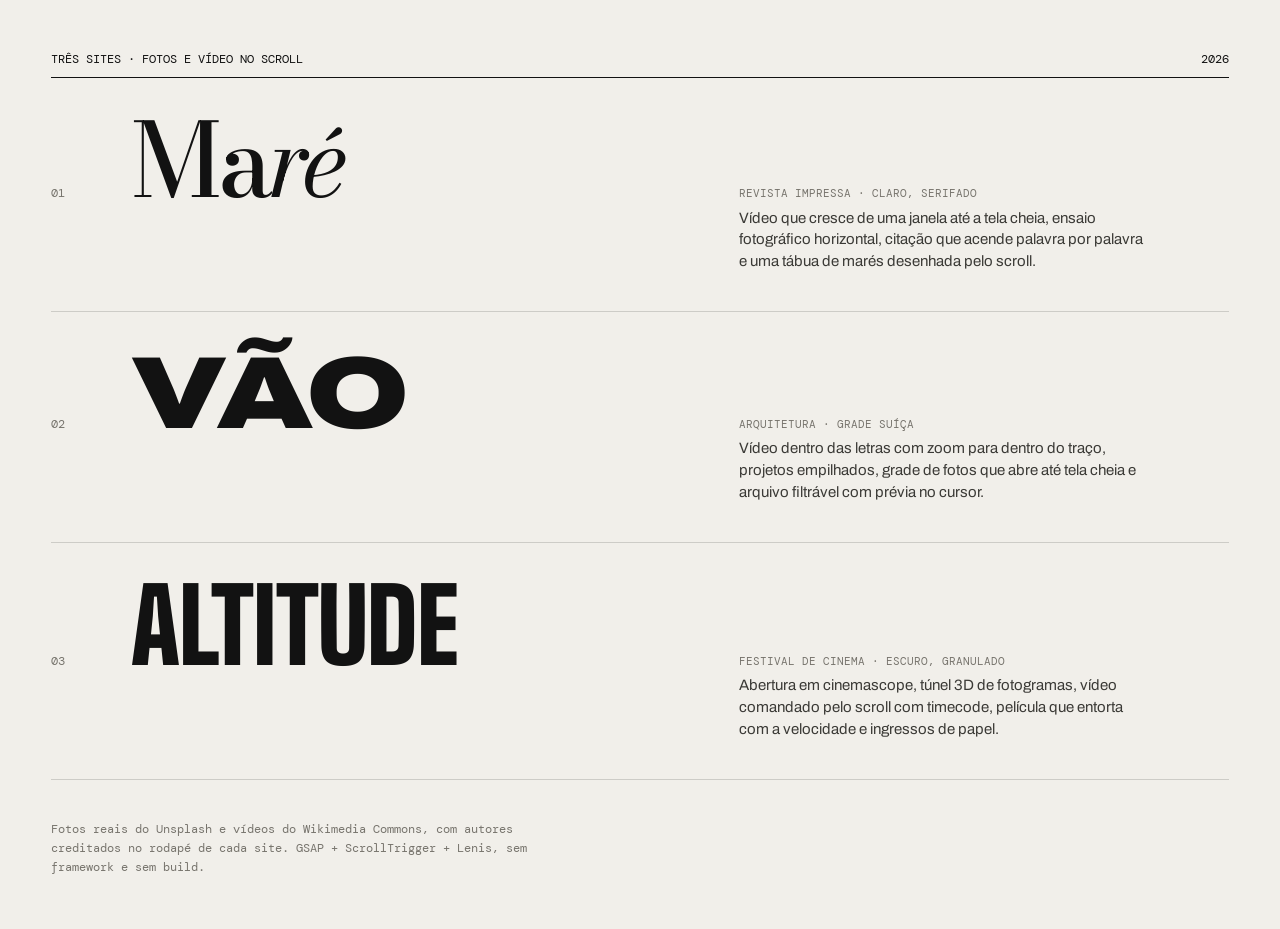
==== index.html @ c0abb73b "Adiciona três sites com fotos e vídeo no scroll (Maré, VÃO, Altitude) - Maré: revista editorial — ví" ====
<!doctype html>
<html lang="pt-BR">
<head>
<meta charset="utf-8">
<meta name="viewport" content="width=device-width, initial-scale=1">
<title>Três sites</title>
<link rel="stylesheet" href="shared/fonts.css">
<style>
  :root { --bg: #f1efea; --ink: #121212; --mid: #77746d; --line: rgba(0,0,0,.15); }
  * { box-sizing: border-box; }
  body { margin: 0; background: var(--bg); color: var(--ink); font-family: 'Archivo', Arial, sans-serif; padding: clamp(16px, 4vw, 56px); }
  header { display: flex; justify-content: space-between; align-items: baseline; border-bottom: 1px solid var(--ink); padding-bottom: 10px; font-family: 'DM Mono', monospace; font-size: 12px; text-transform: uppercase; }
  ol { list-style: none; margin: 0; padding: 0; }
  li a { display: grid; grid-template-columns: 60px 1.2fr 1fr; gap: 20px; align-items: baseline; padding: clamp(22px, 3vw, 40px) 0; border-bottom: 1px solid var(--line); color: inherit; text-decoration: none; transition: padding .4s cubic-bezier(.2,.7,.2,1); }
  li a:hover { padding-left: 18px; }
  .n { font-family: 'DM Mono', monospace; font-size: 12px; color: var(--mid); }
  .t { font-size: clamp(44px, 8vw, 130px); line-height: .85; letter-spacing: -.04em; }
  .t1 { font-family: 'Bodoni Moda', serif; font-weight: 500; }
  .t1 i { font-weight: 400; }
  .t2 { font-weight: 900; font-stretch: 125%; }
  .t3 { font-family: 'Big Shoulders Display', sans-serif; font-weight: 900; text-transform: uppercase; letter-spacing: -.01em; }
  .d { font-size: 15px; line-height: 1.45; color: #3b3a36; max-width: 46ch; }
  .d b { display: block; font-family: 'DM Mono', monospace; font-weight: 400; font-size: 11px; text-transform: uppercase; color: var(--mid); margin-bottom: 6px; }
  footer { margin-top: 40px; font-family: 'DM Mono', monospace; font-size: 12px; color: var(--mid); max-width: 70ch; line-height: 1.6; }
  @media (max-width: 760px) { li a { grid-template-columns: 34px 1fr; } .d { grid-column: 2; } }
</style>
</head>
<body>
<header><span>Três sites · fotos e vídeo no scroll</span><span>2026</span></header>
<ol>
  <li><a href="mare/">
    <span class="n">01</span>
    <span class="t t1">Ma<i>ré</i></span>
    <span class="d"><b>Revista impressa · claro, serifado</b>Vídeo que cresce de uma janela até a tela cheia, ensaio fotográfico horizontal, citação que acende palavra por palavra e uma tábua de marés desenhada pelo scroll.</span>
  </a></li>
  <li><a href="vao/">
    <span class="n">02</span>
    <span class="t t2">VÃO</span>
    <span class="d"><b>Arquitetura · grade suíça</b>Vídeo dentro das letras com zoom para dentro do traço, projetos empilhados, grade de fotos que abre até tela cheia e arquivo filtrável com prévia no cursor.</span>
  </a></li>
  <li><a href="altitude/">
    <span class="n">03</span>
    <span class="t t3">Altitude</span>
    <span class="d"><b>Festival de cinema · escuro, granulado</b>Abertura em cinemascope, túnel 3D de fotogramas, vídeo comandado pelo scroll com timecode, película que entorta com a velocidade e ingressos de papel.</span>
  </a></li>
</ol>
<footer>Fotos reais do Unsplash e vídeos do Wikimedia Commons, com autores creditados no rodapé de cada site. GSAP + ScrollTrigger + Lenis, sem framework e sem build.</footer>
</body>
</html>
---- shared/fonts.css ----
/* Fontes servidas localmente (Fontsource / SIL Open Font License) */
@font-face {
  font-family: 'Bodoni Moda';
  font-style: normal;
  font-weight: 400 900;
  font-display: swap;
  src: url('fonts/bodoni-moda-latin-wght-normal.woff2') format('woff2');
}
@font-face {
  font-family: 'Bodoni Moda';
  font-style: italic;
  font-weight: 400 900;
  font-display: swap;
  src: url('fonts/bodoni-moda-latin-wght-italic.woff2') format('woff2');
}
@font-face {
  font-family: 'Newsreader';
  font-style: normal;
  font-weight: 200 800;
  font-display: swap;
  src: url('fonts/newsreader-latin-wght-normal.woff2') format('woff2');
}
@font-face {
  font-family: 'Newsreader';
  font-style: italic;
  font-weight: 200 800;
  font-display: swap;
  src: url('fonts/newsreader-latin-wght-italic.woff2') format('woff2');
}
@font-face {
  font-family: 'IBM Plex Mono';
  font-style: normal;
  font-weight: 400;
  font-display: swap;
  src: url('fonts/ibm-plex-mono-latin-400-normal.woff2') format('woff2');
}
@font-face {
  font-family: 'IBM Plex Mono';
  font-style: normal;
  font-weight: 500;
  font-display: swap;
  src: url('fonts/ibm-plex-mono-latin-500-normal.woff2') format('woff2');
}
@font-face {
  font-family: 'Archivo';
  font-style: normal;
  font-weight: 100 900;
  font-stretch: 62% 125%;
  font-display: swap;
  src: url('fonts/archivo-latin-wdth-normal.woff2') format('woff2');
}
@font-face {
  font-family: 'DM Mono';
  font-style: normal;
  font-weight: 400;
  font-display: swap;
  src: url('fonts/dm-mono-latin-400-normal.woff2') format('woff2');
}
@font-face {
  font-family: 'DM Mono';
  font-style: normal;
  font-weight: 500;
  font-display: swap;
  src: url('fonts/dm-mono-latin-500-normal.woff2') format('woff2');
}
@font-face {
  font-family: 'Big Shoulders Display';
  font-style: normal;
  font-weight: 100 900;
  font-display: swap;
  src: url('fonts/big-shoulders-display-latin-wght-normal.woff2') format('woff2');
}
@font-face {
  font-family: 'Cormorant Garamond';
  font-style: italic;
  font-weight: 400;
  font-display: swap;
  src: url('fonts/cormorant-garamond-latin-400-italic.woff2') format('woff2');
}
@font-face {
  font-family: 'Cormorant Garamond';
  font-style: italic;
  font-weight: 500;
  font-display: swap;
  src: url('fonts/cormorant-garamond-latin-500-italic.woff2') format('woff2');
}
@font-face {
  font-family: 'Barlow';
  font-style: normal;
  font-weight: 400;
  font-display: swap;
  src: url('fonts/barlow-latin-400-normal.woff2') format('woff2');
}
@font-face {
  font-family: 'Barlow';
  font-style: normal;
  font-weight: 500;
  font-display: swap;
  src: url('fonts/barlow-latin-500-normal.woff2') format('woff2');
}
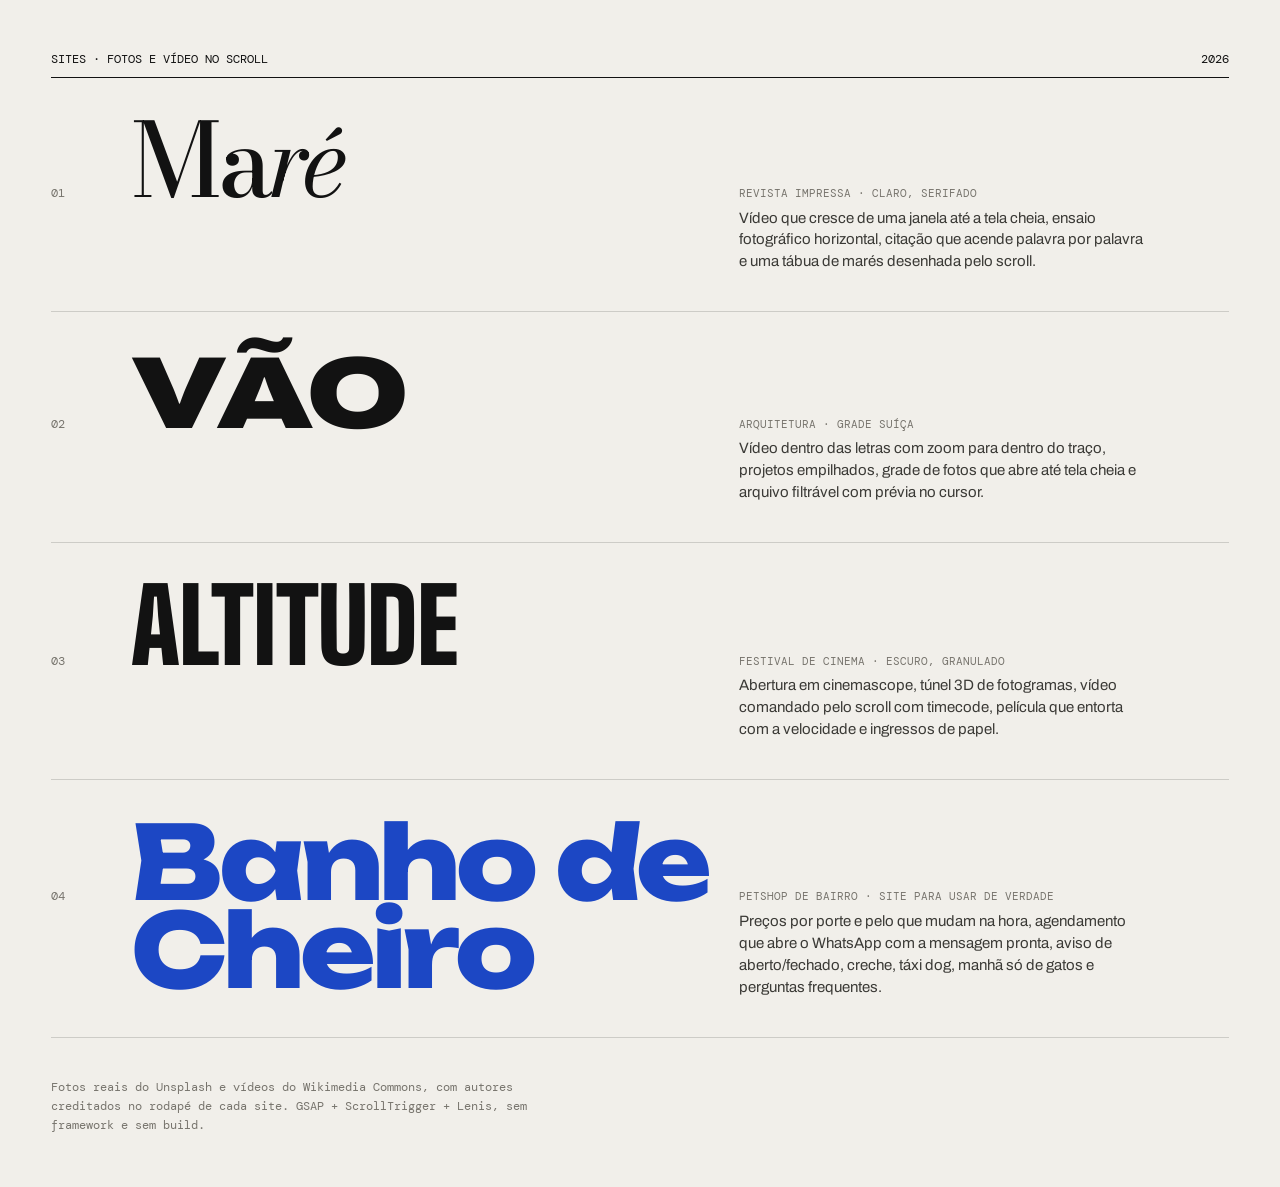
==== commit 222983c6: "Adiciona site de petshop (Banho de Cheiro) com preços por porte e agendamento pelo WhatsApp Co-Autho" ====
--- a/index.html
+++ b/index.html
@@ -18,6 +18,7 @@
   .t1 { font-family: 'Bodoni Moda', serif; font-weight: 500; }
   .t1 i { font-weight: 400; }
   .t2 { font-weight: 900; font-stretch: 125%; }
+  .t4 { font-family: 'Unbounded', sans-serif; font-weight: 800; letter-spacing: -.04em; color: #1c47c4; }
   .t3 { font-family: 'Big Shoulders Display', sans-serif; font-weight: 900; text-transform: uppercase; letter-spacing: -.01em; }
   .d { font-size: 15px; line-height: 1.45; color: #3b3a36; max-width: 46ch; }
   .d b { display: block; font-family: 'DM Mono', monospace; font-weight: 400; font-size: 11px; text-transform: uppercase; color: var(--mid); margin-bottom: 6px; }
@@ -26,7 +27,7 @@
 </style>
 </head>
 <body>
-<header><span>Três sites · fotos e vídeo no scroll</span><span>2026</span></header>
+<header><span>Sites · fotos e vídeo no scroll</span><span>2026</span></header>
 <ol>
   <li><a href="mare/">
     <span class="n">01</span>
@@ -43,6 +44,11 @@
     <span class="t t3">Altitude</span>
     <span class="d"><b>Festival de cinema · escuro, granulado</b>Abertura em cinemascope, túnel 3D de fotogramas, vídeo comandado pelo scroll com timecode, película que entorta com a velocidade e ingressos de papel.</span>
   </a></li>
+  <li><a href="petshop/">
+    <span class="n">04</span>
+    <span class="t t4">Banho de Cheiro</span>
+    <span class="d"><b>Petshop de bairro · site para usar de verdade</b>Preços por porte e pelo que mudam na hora, agendamento que abre o WhatsApp com a mensagem pronta, aviso de aberto/fechado, creche, táxi dog, manhã só de gatos e perguntas frequentes.</span>
+  </a></li>
 </ol>
 <footer>Fotos reais do Unsplash e vídeos do Wikimedia Commons, com autores creditados no rodapé de cada site. GSAP + ScrollTrigger + Lenis, sem framework e sem build.</footer>
 </body>
--- a/shared/fonts.css
+++ b/shared/fonts.css
@@ -98,3 +98,24 @@
   font-display: swap;
   src: url('fonts/barlow-latin-500-normal.woff2') format('woff2');
 }
+@font-face {
+  font-family: 'Unbounded';
+  font-style: normal;
+  font-weight: 200 900;
+  font-display: swap;
+  src: url('fonts/unbounded-latin-wght-normal.woff2') format('woff2');
+}
+@font-face {
+  font-family: 'Figtree';
+  font-style: normal;
+  font-weight: 300 900;
+  font-display: swap;
+  src: url('fonts/figtree-latin-wght-normal.woff2') format('woff2');
+}
+@font-face {
+  font-family: 'Figtree';
+  font-style: italic;
+  font-weight: 300 900;
+  font-display: swap;
+  src: url('fonts/figtree-latin-wght-italic.woff2') format('woff2');
+}
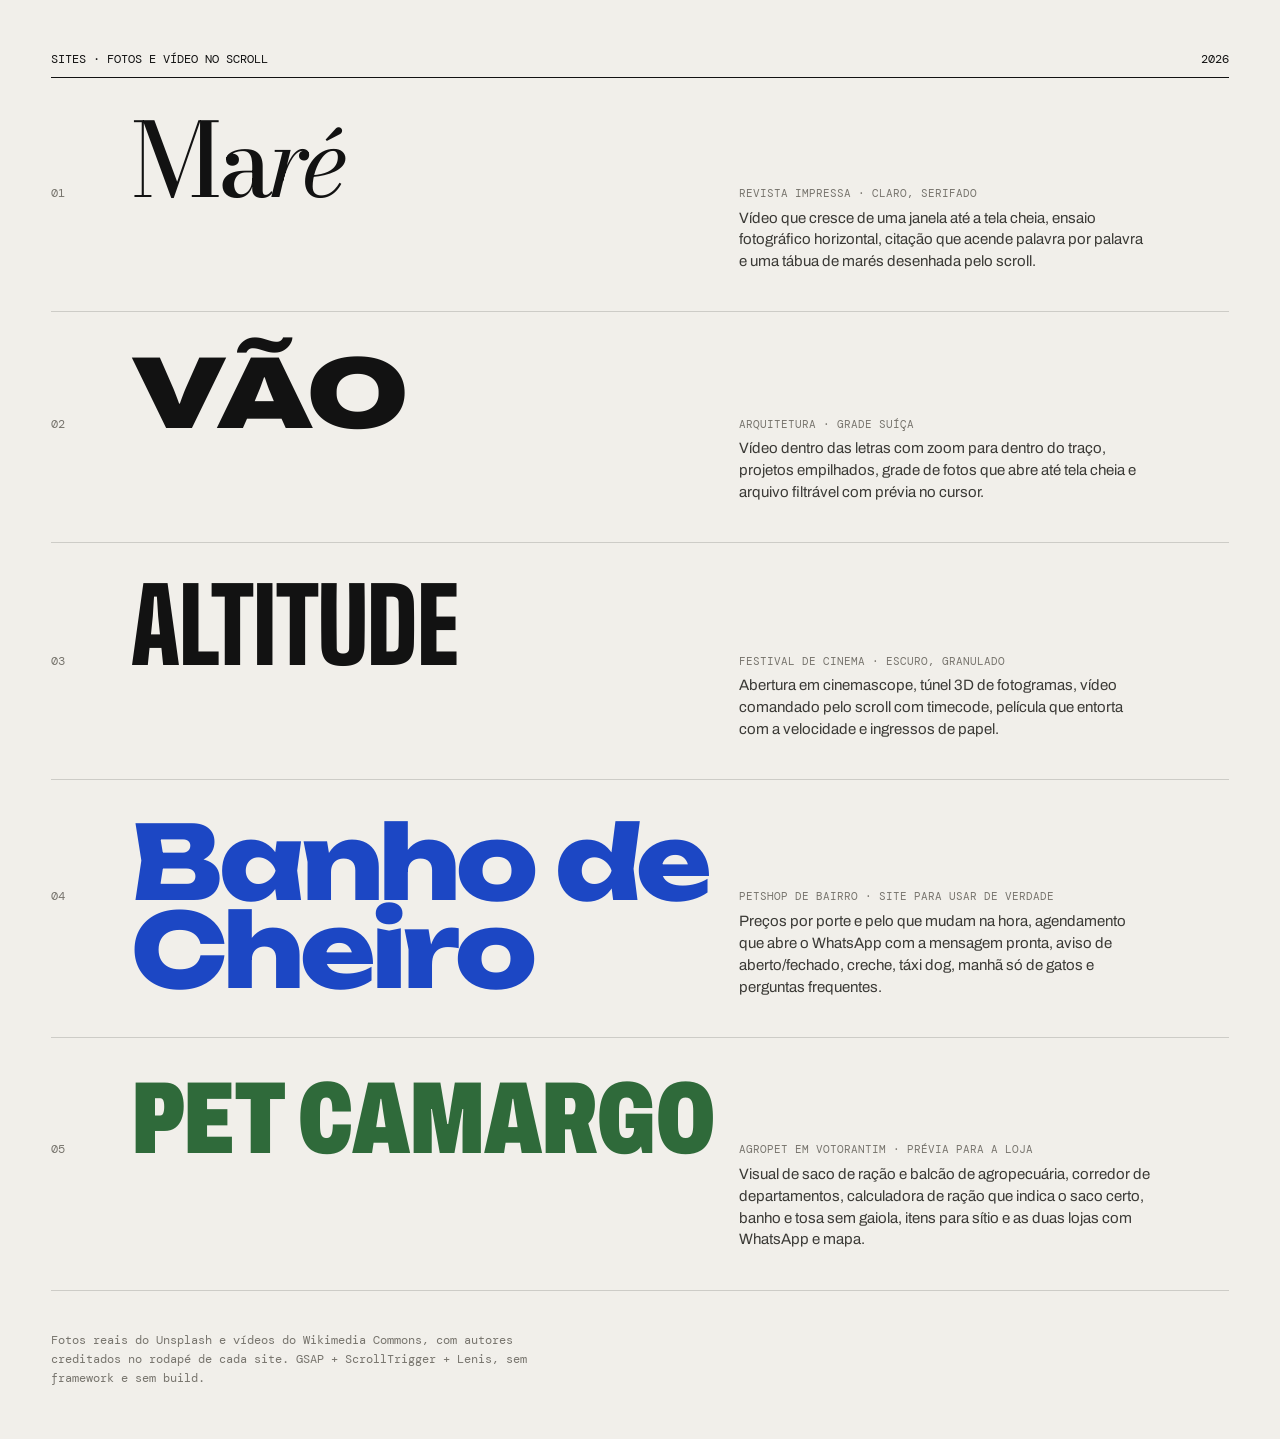
==== commit 8616b2fb: "Adiciona prévia de site para a Pet Camargo (agropet em Votorantim) Co-Authored-By: Claude Opus 5.5 <" ====
--- a/index.html
+++ b/index.html
@@ -19,6 +19,7 @@
   .t1 i { font-weight: 400; }
   .t2 { font-weight: 900; font-stretch: 125%; }
   .t4 { font-family: 'Unbounded', sans-serif; font-weight: 800; letter-spacing: -.04em; color: #1c47c4; }
+  .t5 { font-weight: 900; font-stretch: 68%; text-transform: uppercase; color: #2f6a3a; letter-spacing: -.01em; }
   .t3 { font-family: 'Big Shoulders Display', sans-serif; font-weight: 900; text-transform: uppercase; letter-spacing: -.01em; }
   .d { font-size: 15px; line-height: 1.45; color: #3b3a36; max-width: 46ch; }
   .d b { display: block; font-family: 'DM Mono', monospace; font-weight: 400; font-size: 11px; text-transform: uppercase; color: var(--mid); margin-bottom: 6px; }
@@ -49,6 +50,11 @@
     <span class="t t4">Banho de Cheiro</span>
     <span class="d"><b>Petshop de bairro · site para usar de verdade</b>Preços por porte e pelo que mudam na hora, agendamento que abre o WhatsApp com a mensagem pronta, aviso de aberto/fechado, creche, táxi dog, manhã só de gatos e perguntas frequentes.</span>
   </a></li>
+  <li><a href="petcamargo/">
+    <span class="n">05</span>
+    <span class="t t5">Pet Camargo</span>
+    <span class="d"><b>Agropet em Votorantim · prévia para a loja</b>Visual de saco de ração e balcão de agropecuária, corredor de departamentos, calculadora de ração que indica o saco certo, banho e tosa sem gaiola, itens para sítio e as duas lojas com WhatsApp e mapa.</span>
+  </a></li>
 </ol>
 <footer>Fotos reais do Unsplash e vídeos do Wikimedia Commons, com autores creditados no rodapé de cada site. GSAP + ScrollTrigger + Lenis, sem framework e sem build.</footer>
 </body>
